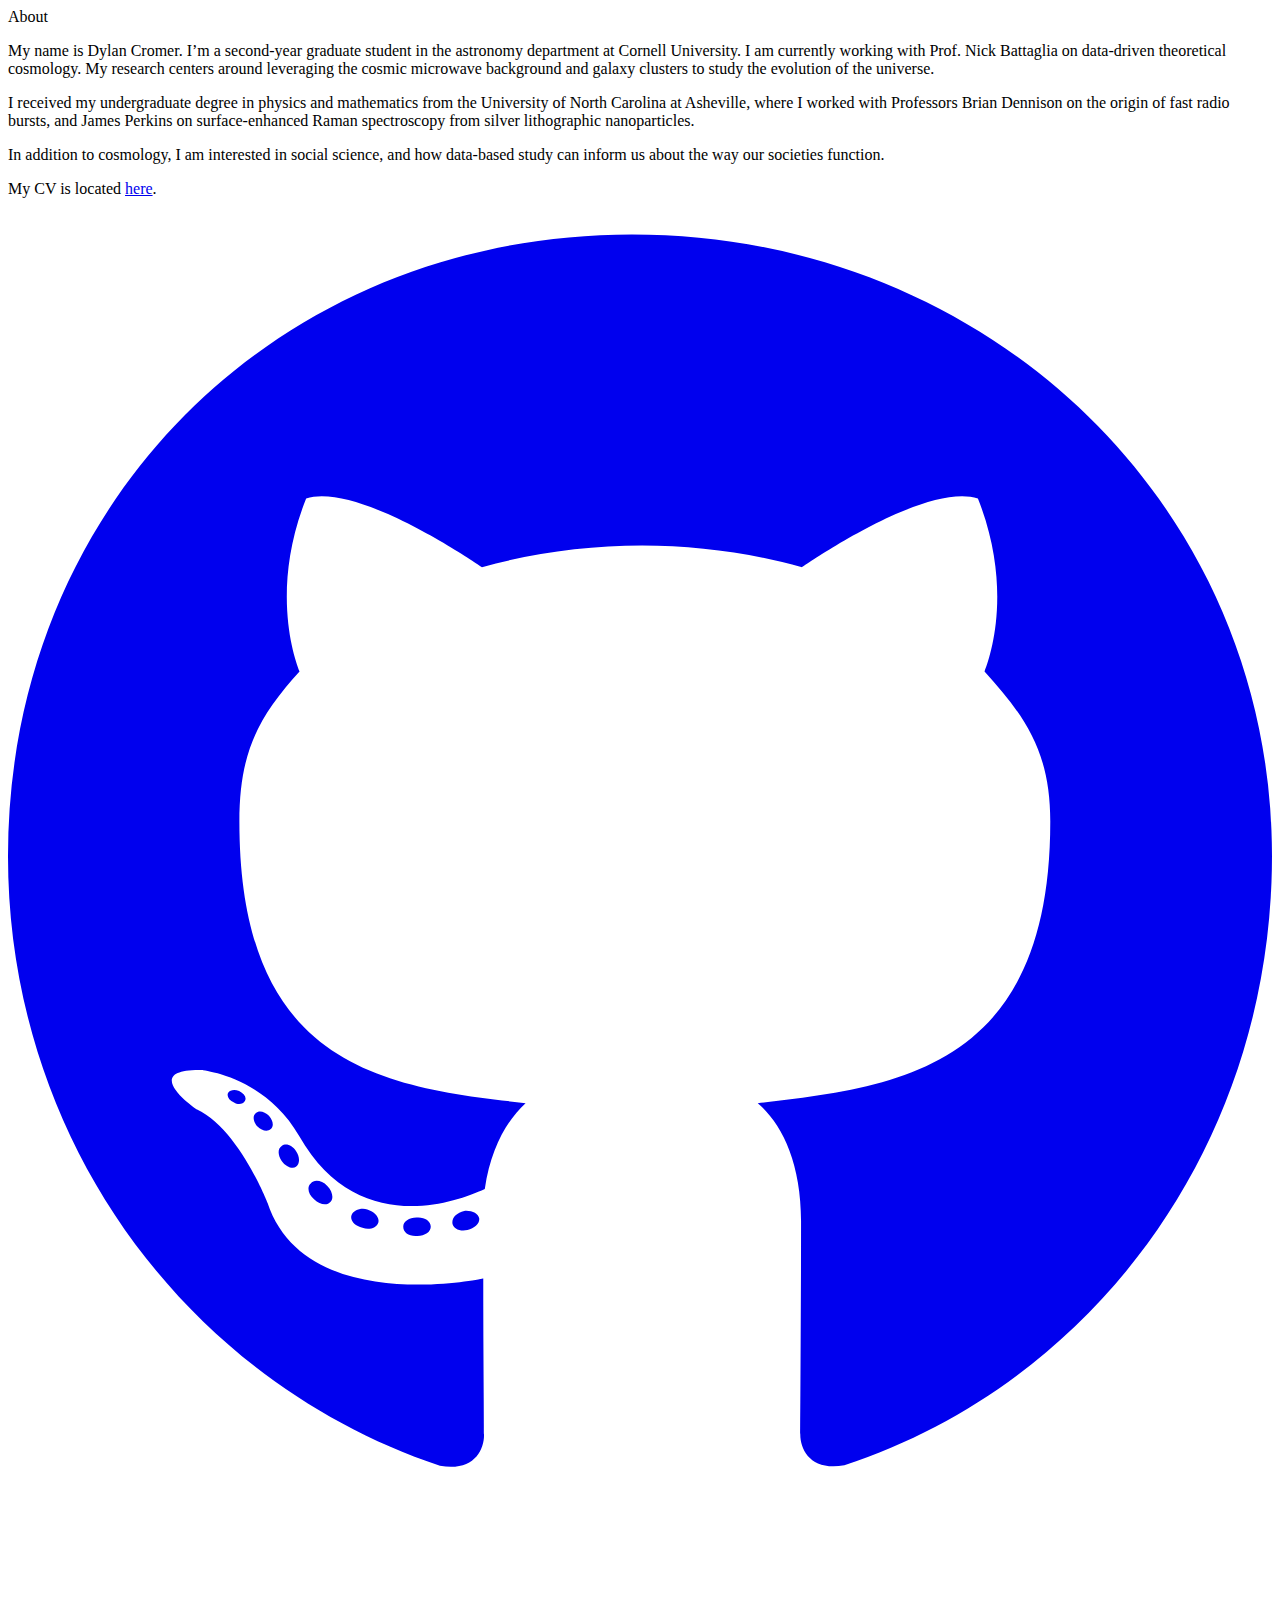
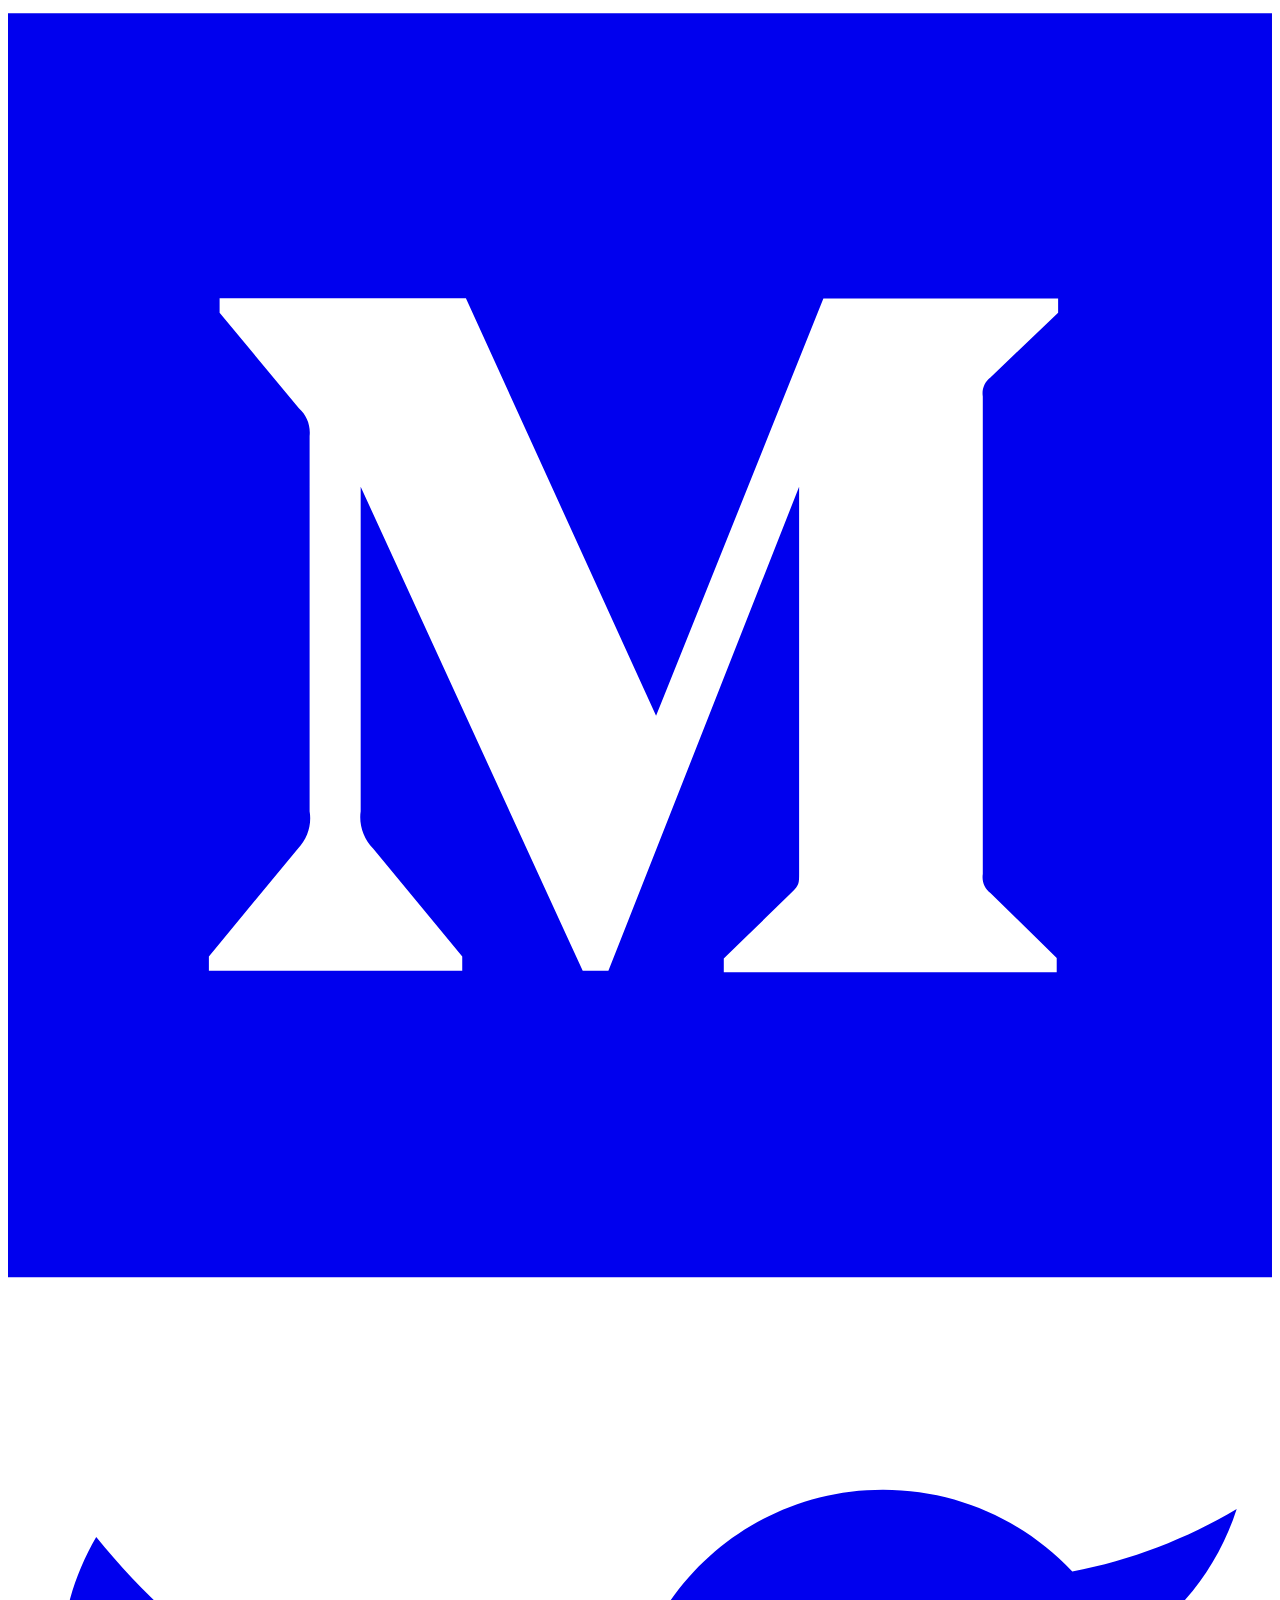
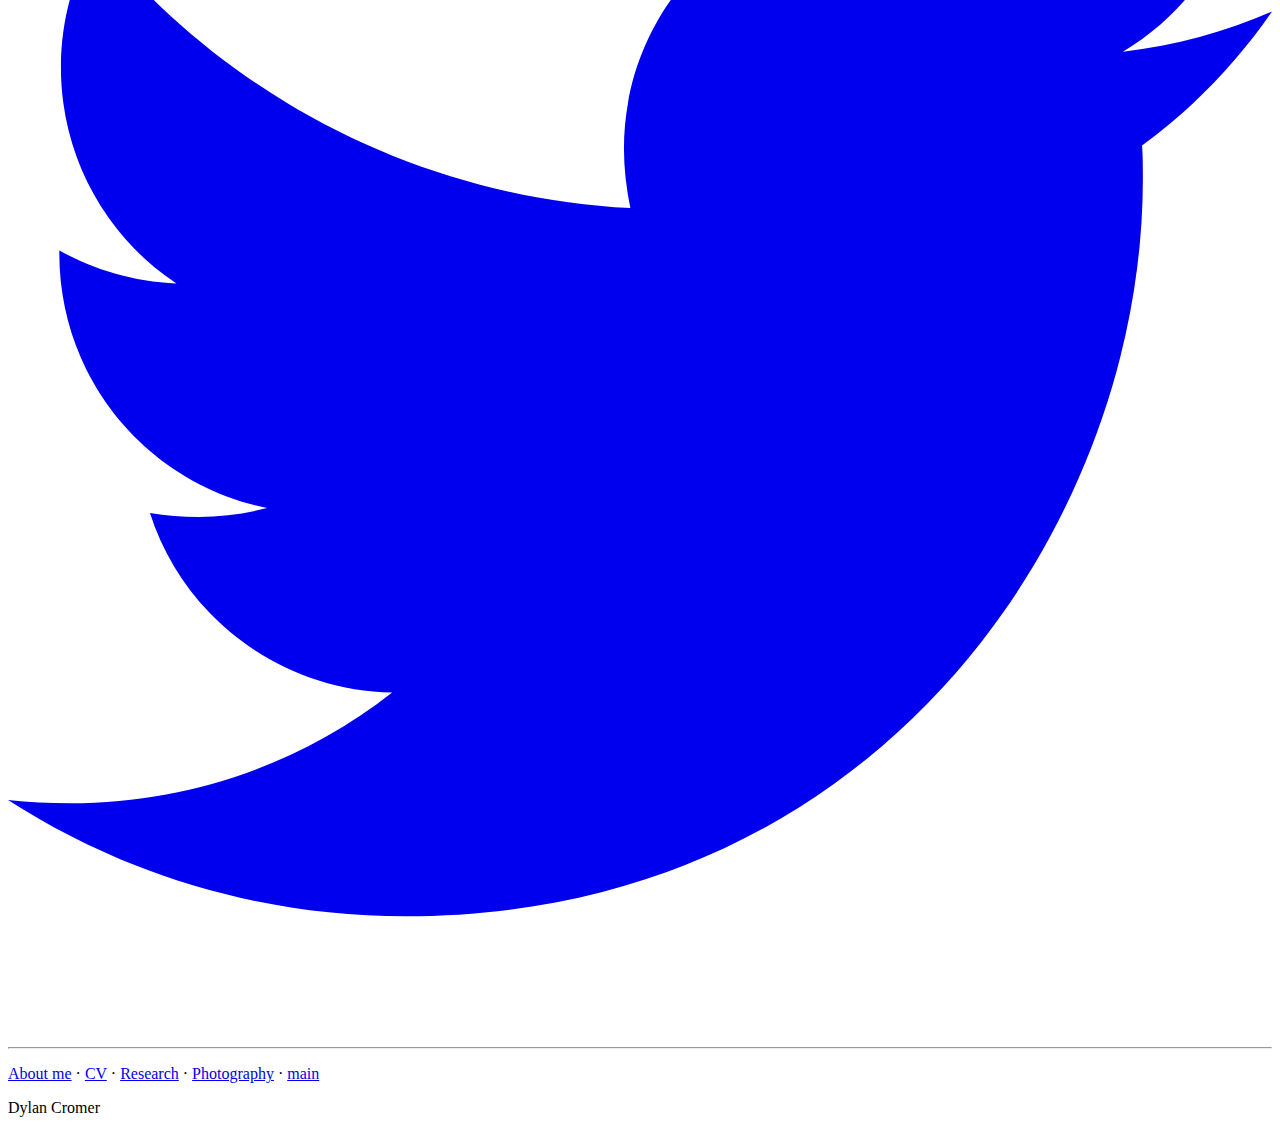
==== about/index.html @ 8be783a7 "rebuilding site Wed Jan 30 21:29:30 EST 2019" ====
<!DOCTYPE html><html><head>

<meta charset="utf-8">
<meta http-equiv="X-UA-Compatible" content="chrome=1">
<meta name="HandheldFriendly" content="True">
<meta name="MobileOptimized" content="320">
<meta name="viewport" content="width=device-width, initial-scale=1.0">
<meta name="referrer" content="no-referrer">

<meta name="description" content="Dylan Cromer&#39;s academic webspace">

<meta name="twitter:card" content="summary">
<meta name="twitter:domain" content="//dylancromer.com/">

<meta name="twitter:image" content="//dylancromer.com/tn.png">
<meta name="twitter:title" property="og:title" itemprop="title name" content="Dylan Cromer">
<meta name="twitter:description" property="og:description" itemprop="description" content="Dylan Cromer&#39;s academic webspace">
<meta name="og:type" content="website">
<meta name="og:url" content="//dylancromer.com/">
<meta name="og:image" itemprop="image primaryImageOfPage" content="//dylancromer.com/tn.png">

<link rel="shortcut icon" href="//dylancromer.com/sam.ico" id="favicon">
<link rel="stylesheet" href="//dylancromer.com/css/style.css">

<link rel="stylesheet" href="https://fonts.googleapis.com/css?family=Didact+Gothic">

<script src="https://code.jquery.com/jquery-3.3.1.min.js" integrity="sha256-FgpCb/KJQlLNfOu91ta32o/NMZxltwRo8QtmkMRdAu8="
    crossorigin="anonymous"></script>







	<link rel="stylesheet" href="//dylancromer.com/css/fontawesome.css">

<title>

About

</title></head><body>
<div class="wrap">
<div class="section" id="title">About</div>

<div class="section" id="content"><p>My name is Dylan Cromer. I&rsquo;m a second-year graduate student in the astronomy department at Cornell University. I am currently working with Prof. Nick Battaglia on data-driven theoretical cosmology. My research centers around leveraging the cosmic microwave background and galaxy clusters to study the evolution of the universe.</p>

<p>I received my undergraduate degree in physics and mathematics from the University of North Carolina at Asheville, where I worked with Professors Brian Dennison on the origin of fast radio bursts, and James Perkins on surface-enhanced Raman spectroscopy from silver lithographic nanoparticles.</p>

<p>In addition to cosmology, I am interested in social science, and how data-based study can inform us about the way our societies function.</p>

<p>My CV is located <a href="../pdfs/cv.pdf">here</a>.</p>

<div class=icons>
<a href="https://github.com/dylancromer/" class=noul><span class="inline-svg" ><svg xmlns="http://www.w3.org/2000/svg" viewBox="0 0 496 512"><path fill="currentColor" d="M165.9 397.4c0 2-2.3 3.6-5.2 3.6-3.3.3-5.6-1.3-5.6-3.6 0-2 2.3-3.6 5.2-3.6 3-.3 5.6 1.3 5.6 3.6zm-31.1-4.5c-.7 2 1.3 4.3 4.3 4.9 2.6 1 5.6 0 6.2-2s-1.3-4.3-4.3-5.2c-2.6-.7-5.5.3-6.2 2.3zm44.2-1.7c-2.9.7-4.9 2.6-4.6 4.9.3 2 2.9 3.3 5.9 2.6 2.9-.7 4.9-2.6 4.6-4.6-.3-1.9-3-3.2-5.9-2.9zM244.8 8C106.1 8 0 113.3 0 252c0 110.9 69.8 205.8 169.5 239.2 12.8 2.3 17.3-5.6 17.3-12.1 0-6.2-.3-40.4-.3-61.4 0 0-70 15-84.7-29.8 0 0-11.4-29.1-27.8-36.6 0 0-22.9-15.7 1.6-15.4 0 0 24.9 2 38.6 25.8 21.9 38.6 58.6 27.5 72.9 20.9 2.3-16 8.8-27.1 16-33.7-55.9-6.2-112.3-14.3-112.3-110.5 0-27.5 7.6-41.3 23.6-58.9-2.6-6.5-11.1-33.3 2.6-67.9 20.9-6.5 69 27 69 27 20-5.6 41.5-8.5 62.8-8.5s42.8 2.9 62.8 8.5c0 0 48.1-33.6 69-27 13.7 34.7 5.2 61.4 2.6 67.9 16 17.7 25.8 31.5 25.8 58.9 0 96.5-58.9 104.2-114.8 110.5 9.2 7.9 17 22.9 17 46.4 0 33.7-.3 75.4-.3 83.6 0 6.5 4.6 14.4 17.3 12.1C428.2 457.8 496 362.9 496 252 496 113.3 383.5 8 244.8 8zM97.2 352.9c-1.3 1-1 3.3.7 5.2 1.6 1.6 3.9 2.3 5.2 1 1.3-1 1-3.3-.7-5.2-1.6-1.6-3.9-2.3-5.2-1zm-10.8-8.1c-.7 1.3.3 2.9 2.3 3.9 1.6 1 3.6.7 4.3-.7.7-1.3-.3-2.9-2.3-3.9-2-.6-3.6-.3-4.3.7zm32.4 35.6c-1.6 1.3-1 4.3 1.3 6.2 2.3 2.3 5.2 2.6 6.5 1 1.3-1.3.7-4.3-1.3-6.2-2.2-2.3-5.2-2.6-6.5-1zm-11.4-14.7c-1.6 1-1.6 3.6 0 5.9 1.6 2.3 4.3 3.3 5.6 2.3 1.6-1.3 1.6-3.9 0-6.2-1.4-2.3-4-3.3-5.6-2z"/></svg>
</span>
</a>
<a href="https://medium.com/@dylan_1886" class=noul><span class="inline-svg" ><svg xmlns="http://www.w3.org/2000/svg" viewBox="0 0 448 512"><path fill="currentColor" d="M0 32v448h448V32H0zm372.2 106.1l-24 23c-2.1 1.6-3.1 4.2-2.7 6.7v169.3c-.4 2.6.6 5.2 2.7 6.7l23.5 23v5.1h-118V367l24.3-23.6c2.4-2.4 2.4-3.1 2.4-6.7V199.8l-67.6 171.6h-9.1L125 199.8v115c-.7 4.8 1 9.7 4.4 13.2l31.6 38.3v5.1H71.2v-5.1l31.6-38.3c3.4-3.5 4.9-8.4 4.1-13.2v-133c.4-3.7-1-7.3-3.8-9.8L75 138.1V133h87.3l67.4 148L289 133.1h83.2v5z"/></svg>
</span>
</a>
<a href="https://twitter.com/DylanMCromer" class=noul><span class="inline-svg" ><svg xmlns="http://www.w3.org/2000/svg" viewBox="0 0 512 512"><path fill="currentColor" d="M459.37 151.716c.325 4.548.325 9.097.325 13.645 0 138.72-105.583 298.558-298.558 298.558-59.452 0-114.68-17.219-161.137-47.106 8.447.974 16.568 1.299 25.34 1.299 49.055 0 94.213-16.568 130.274-44.832-46.132-.975-84.792-31.188-98.112-72.772 6.498.974 12.995 1.624 19.818 1.624 9.421 0 18.843-1.3 27.614-3.573-48.081-9.747-84.143-51.98-84.143-102.985v-1.299c13.969 7.797 30.214 12.67 47.431 13.319-28.264-18.843-46.781-51.005-46.781-87.391 0-19.492 5.197-37.36 14.294-52.954 51.655 63.675 129.3 105.258 216.365 109.807-1.624-7.797-2.599-15.918-2.599-24.04 0-57.828 46.782-104.934 104.934-104.934 30.213 0 57.502 12.67 76.67 33.137 23.715-4.548 46.456-13.32 66.599-25.34-7.798 24.366-24.366 44.833-46.132 57.827 21.117-2.273 41.584-8.122 60.426-16.243-14.292 20.791-32.161 39.308-52.628 54.253z"/></svg>
</span>
</a>
</div>
</div>


<div class="section bottom-menu"><hr/><p>


<a href="/about">About me</a>


&#183; <a href="pdfs/cv.pdf">CV</a>
&#183; <a href="/research">Research</a>
&#183; <a href="/gallery">Photography</a>

&#183; <a href="//dylancromer.com/">main</a></p></div>


<div class="section footer">Dylan Cromer</div>
</div>
</body></html>
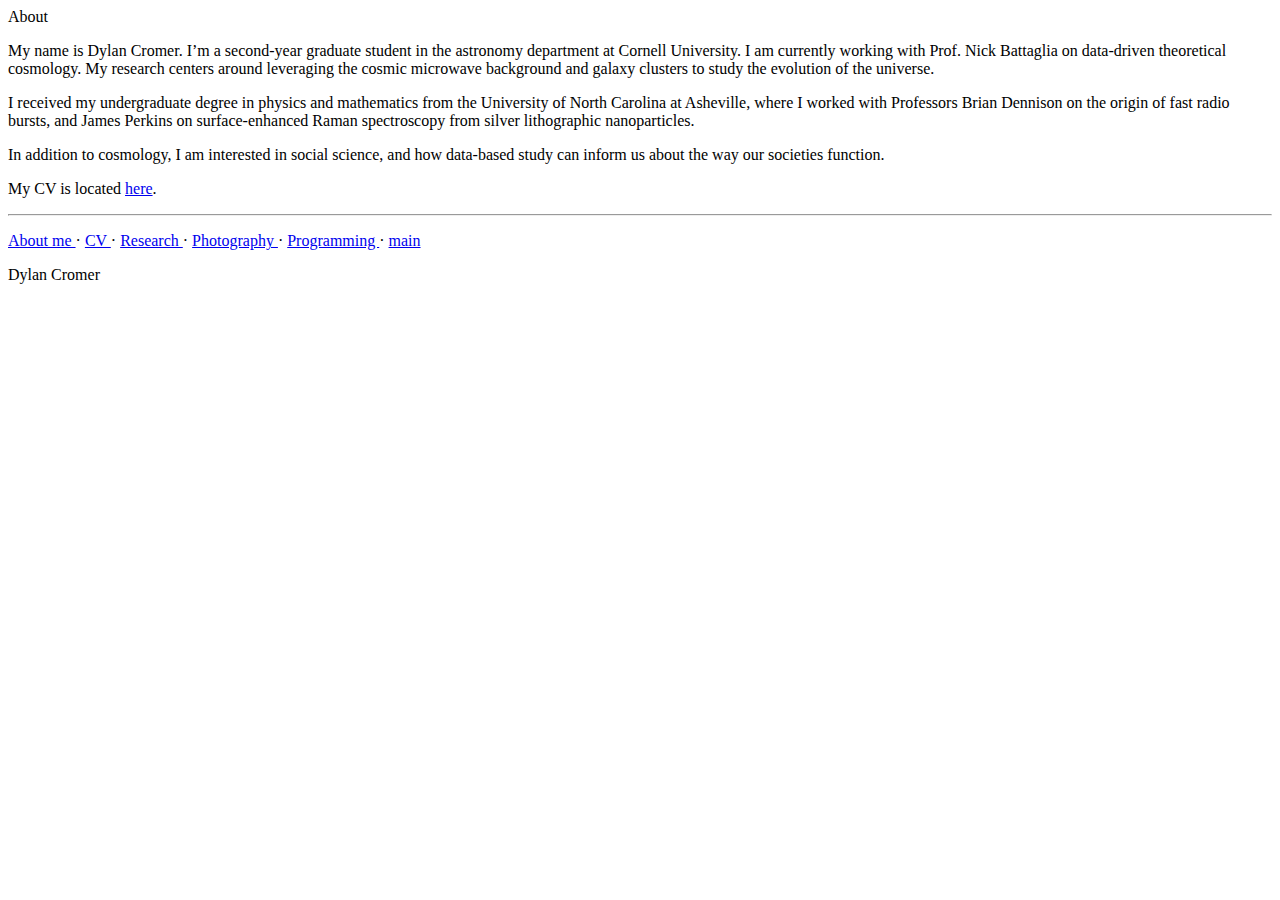
==== commit 08318849: "rebuilding site Tue Jun 18 13:07:46 EDT 2019" ====
--- a/about/index.html
+++ b/about/index.html
@@ -1,31 +1,25 @@
-<!DOCTYPE html><html><head>
+<!DOCTYPE html>
+<html>
 
-<meta charset="utf-8">
+
+
+<head>
+    
+    <meta charset="utf-8">
 <meta http-equiv="X-UA-Compatible" content="chrome=1">
 <meta name="HandheldFriendly" content="True">
 <meta name="MobileOptimized" content="320">
 <meta name="viewport" content="width=device-width, initial-scale=1.0">
 <meta name="referrer" content="no-referrer">
+<meta name="description" content="Dylan Cromer&#39;s academic webspace">
+<title>
+About - Dylan Cromer
+</title>
 
-<meta name="description" content="Dylan Cromer&#39;s academic webspace">
 
-<meta name="twitter:card" content="summary">
-<meta name="twitter:domain" content="//dylancromer.com/">
 
-<meta name="twitter:image" content="//dylancromer.com/tn.png">
-<meta name="twitter:title" property="og:title" itemprop="title name" content="Dylan Cromer">
-<meta name="twitter:description" property="og:description" itemprop="description" content="Dylan Cromer&#39;s academic webspace">
-<meta name="og:type" content="website">
-<meta name="og:url" content="//dylancromer.com/">
-<meta name="og:image" itemprop="image primaryImageOfPage" content="//dylancromer.com/tn.png">
 
-<link rel="shortcut icon" href="//dylancromer.com/sam.ico" id="favicon">
-<link rel="stylesheet" href="//dylancromer.com/css/style.css">
-
-<link rel="stylesheet" href="https://fonts.googleapis.com/css?family=Didact+Gothic">
-
-<script src="https://code.jquery.com/jquery-3.3.1.min.js" integrity="sha256-FgpCb/KJQlLNfOu91ta32o/NMZxltwRo8QtmkMRdAu8="
-    crossorigin="anonymous"></script>
+<link rel="shortcut icon" href="/sam.ico">
 
 
 
@@ -33,51 +27,103 @@
 
 
 
-	<link rel="stylesheet" href="//dylancromer.com/css/fontawesome.css">
 
-<title>
+<link rel="stylesheet" href="/" integrity="" crossorigin="anonymous" media="screen">
 
-About
 
-</title></head><body>
-<div class="wrap">
-<div class="section" id="title">About</div>
 
-<div class="section" id="content"><p>My name is Dylan Cromer. I&rsquo;m a second-year graduate student in the astronomy department at Cornell University. I am currently working with Prof. Nick Battaglia on data-driven theoretical cosmology. My research centers around leveraging the cosmic microwave background and galaxy clusters to study the evolution of the universe.</p>
+ 
+
+<link rel="stylesheet" href="/fonts/didact_gothic/Didact_Gothic.css">
+
+<meta name="twitter:card" content="summary"/>
+<meta name="twitter:title" content="About"/>
+<meta name="twitter:description" content="My name is Dylan Cromer. I&rsquo;m a second-year graduate student in the astronomy department at Cornell University. I am currently working with Prof. Nick Battaglia on data-driven theoretical cosmology. My research centers around leveraging the cosmic microwave background and galaxy clusters to study the evolution of the universe.
+I received my undergraduate degree in physics and mathematics from the University of North Carolina at Asheville, where I worked with Professors Brian Dennison on the origin of fast radio bursts, and James Perkins on surface-enhanced Raman spectroscopy from silver lithographic nanoparticles."/>
+
+<meta property="og:title" content="About" />
+<meta property="og:description" content="My name is Dylan Cromer. I&rsquo;m a second-year graduate student in the astronomy department at Cornell University. I am currently working with Prof. Nick Battaglia on data-driven theoretical cosmology. My research centers around leveraging the cosmic microwave background and galaxy clusters to study the evolution of the universe.
+I received my undergraduate degree in physics and mathematics from the University of North Carolina at Asheville, where I worked with Professors Brian Dennison on the origin of fast radio bursts, and James Perkins on surface-enhanced Raman spectroscopy from silver lithographic nanoparticles." />
+<meta property="og:type" content="article" />
+<meta property="og:url" content="//dylancromer.com/about/" />
+
+
+
+    
+
+    
+    
+    
+    <title>
+        
+        About
+        
+    </title>
+</head>
+
+<body>
+    <div class="wrap">
+        <div class="section" id="title">About</div>
+
+        <div class="section" id="content"><p>My name is Dylan Cromer. I&rsquo;m a second-year graduate student in the astronomy department at Cornell University. I am currently working with Prof. Nick Battaglia on data-driven theoretical cosmology. My research centers around leveraging the cosmic microwave background and galaxy clusters to study the evolution of the universe.</p>
 
 <p>I received my undergraduate degree in physics and mathematics from the University of North Carolina at Asheville, where I worked with Professors Brian Dennison on the origin of fast radio bursts, and James Perkins on surface-enhanced Raman spectroscopy from silver lithographic nanoparticles.</p>
 
 <p>In addition to cosmology, I am interested in social science, and how data-based study can inform us about the way our societies function.</p>
 
 <p>My CV is located <a href="../pdfs/cv.pdf">here</a>.</p>
-
-<div class=icons>
-<a href="https://github.com/dylancromer/" class=noul><span class="inline-svg" ><svg xmlns="http://www.w3.org/2000/svg" viewBox="0 0 496 512"><path fill="currentColor" d="M165.9 397.4c0 2-2.3 3.6-5.2 3.6-3.3.3-5.6-1.3-5.6-3.6 0-2 2.3-3.6 5.2-3.6 3-.3 5.6 1.3 5.6 3.6zm-31.1-4.5c-.7 2 1.3 4.3 4.3 4.9 2.6 1 5.6 0 6.2-2s-1.3-4.3-4.3-5.2c-2.6-.7-5.5.3-6.2 2.3zm44.2-1.7c-2.9.7-4.9 2.6-4.6 4.9.3 2 2.9 3.3 5.9 2.6 2.9-.7 4.9-2.6 4.6-4.6-.3-1.9-3-3.2-5.9-2.9zM244.8 8C106.1 8 0 113.3 0 252c0 110.9 69.8 205.8 169.5 239.2 12.8 2.3 17.3-5.6 17.3-12.1 0-6.2-.3-40.4-.3-61.4 0 0-70 15-84.7-29.8 0 0-11.4-29.1-27.8-36.6 0 0-22.9-15.7 1.6-15.4 0 0 24.9 2 38.6 25.8 21.9 38.6 58.6 27.5 72.9 20.9 2.3-16 8.8-27.1 16-33.7-55.9-6.2-112.3-14.3-112.3-110.5 0-27.5 7.6-41.3 23.6-58.9-2.6-6.5-11.1-33.3 2.6-67.9 20.9-6.5 69 27 69 27 20-5.6 41.5-8.5 62.8-8.5s42.8 2.9 62.8 8.5c0 0 48.1-33.6 69-27 13.7 34.7 5.2 61.4 2.6 67.9 16 17.7 25.8 31.5 25.8 58.9 0 96.5-58.9 104.2-114.8 110.5 9.2 7.9 17 22.9 17 46.4 0 33.7-.3 75.4-.3 83.6 0 6.5 4.6 14.4 17.3 12.1C428.2 457.8 496 362.9 496 252 496 113.3 383.5 8 244.8 8zM97.2 352.9c-1.3 1-1 3.3.7 5.2 1.6 1.6 3.9 2.3 5.2 1 1.3-1 1-3.3-.7-5.2-1.6-1.6-3.9-2.3-5.2-1zm-10.8-8.1c-.7 1.3.3 2.9 2.3 3.9 1.6 1 3.6.7 4.3-.7.7-1.3-.3-2.9-2.3-3.9-2-.6-3.6-.3-4.3.7zm32.4 35.6c-1.6 1.3-1 4.3 1.3 6.2 2.3 2.3 5.2 2.6 6.5 1 1.3-1.3.7-4.3-1.3-6.2-2.2-2.3-5.2-2.6-6.5-1zm-11.4-14.7c-1.6 1-1.6 3.6 0 5.9 1.6 2.3 4.3 3.3 5.6 2.3 1.6-1.3 1.6-3.9 0-6.2-1.4-2.3-4-3.3-5.6-2z"/></svg>
-</span>
-</a>
-<a href="https://medium.com/@dylan_1886" class=noul><span class="inline-svg" ><svg xmlns="http://www.w3.org/2000/svg" viewBox="0 0 448 512"><path fill="currentColor" d="M0 32v448h448V32H0zm372.2 106.1l-24 23c-2.1 1.6-3.1 4.2-2.7 6.7v169.3c-.4 2.6.6 5.2 2.7 6.7l23.5 23v5.1h-118V367l24.3-23.6c2.4-2.4 2.4-3.1 2.4-6.7V199.8l-67.6 171.6h-9.1L125 199.8v115c-.7 4.8 1 9.7 4.4 13.2l31.6 38.3v5.1H71.2v-5.1l31.6-38.3c3.4-3.5 4.9-8.4 4.1-13.2v-133c.4-3.7-1-7.3-3.8-9.8L75 138.1V133h87.3l67.4 148L289 133.1h83.2v5z"/></svg>
-</span>
-</a>
-<a href="https://twitter.com/DylanMCromer" class=noul><span class="inline-svg" ><svg xmlns="http://www.w3.org/2000/svg" viewBox="0 0 512 512"><path fill="currentColor" d="M459.37 151.716c.325 4.548.325 9.097.325 13.645 0 138.72-105.583 298.558-298.558 298.558-59.452 0-114.68-17.219-161.137-47.106 8.447.974 16.568 1.299 25.34 1.299 49.055 0 94.213-16.568 130.274-44.832-46.132-.975-84.792-31.188-98.112-72.772 6.498.974 12.995 1.624 19.818 1.624 9.421 0 18.843-1.3 27.614-3.573-48.081-9.747-84.143-51.98-84.143-102.985v-1.299c13.969 7.797 30.214 12.67 47.431 13.319-28.264-18.843-46.781-51.005-46.781-87.391 0-19.492 5.197-37.36 14.294-52.954 51.655 63.675 129.3 105.258 216.365 109.807-1.624-7.797-2.599-15.918-2.599-24.04 0-57.828 46.782-104.934 104.934-104.934 30.213 0 57.502 12.67 76.67 33.137 23.715-4.548 46.456-13.32 66.599-25.34-7.798 24.366-24.366 44.833-46.132 57.827 21.117-2.273 41.584-8.122 60.426-16.243-14.292 20.791-32.161 39.308-52.628 54.253z"/></svg>
-</span>
-</a>
-</div>
 </div>
 
-
-<div class="section bottom-menu"><hr/><p>
+        
+        <div class="section bottom-menu">
+<hr />
+<p>
 
 
-<a href="/about">About me</a>
+    
+
+    
+        
+            <a href="/about">
+                About me
+            </a>
+        
+    
+    
+        
+            &#183; 
+            <a href="/pdfs/cv.pdf">
+                CV
+            </a>
+        
+            &#183; 
+            <a href="/research">
+                Research
+            </a>
+        
+            &#183; 
+            <a href="/gallery">
+                Photography
+            </a>
+        
+            &#183; 
+            <a href="/programming">
+                Programming
+            </a>
+        
+    
+    &#183; 
+    <a href="//dylancromer.com/">
+        main
+    </a>
+
+</p></div>
+        
+
+        <div class="section footer">Dylan Cromer</div>
+    </div>
+</body>
 
 
-&#183; <a href="pdfs/cv.pdf">CV</a>
-&#183; <a href="/research">Research</a>
-&#183; <a href="/gallery">Photography</a>
 
-&#183; <a href="//dylancromer.com/">main</a></p></div>
-
-
-<div class="section footer">Dylan Cromer</div>
-</div>
-</body></html>
+</html>
--- a/fonts/didact_gothic/Didact_Gothic.css
+++ b/fonts/didact_gothic/Didact_Gothic.css
@@ -0,0 +1,9 @@
+/* didact-gothic-regular - latin-ext_latin */
+@font-face {
+  font-family: 'Didact Gothic';
+  font-style: normal;
+  font-weight: 400;
+  src: local('Didact Gothic Regular'), local('DidactGothic-Regular'),
+       url('didact-gothic-v11-latin-ext_latin-regular.woff2') format('woff2'), /* Chrome 26+, Opera 23+, Firefox 39+ */
+       url('didact-gothic-v11-latin-ext_latin-regular.woff') format('woff'); /* Chrome 6+, Firefox 3.6+, IE 9+, Safari 5.1+ */
+}
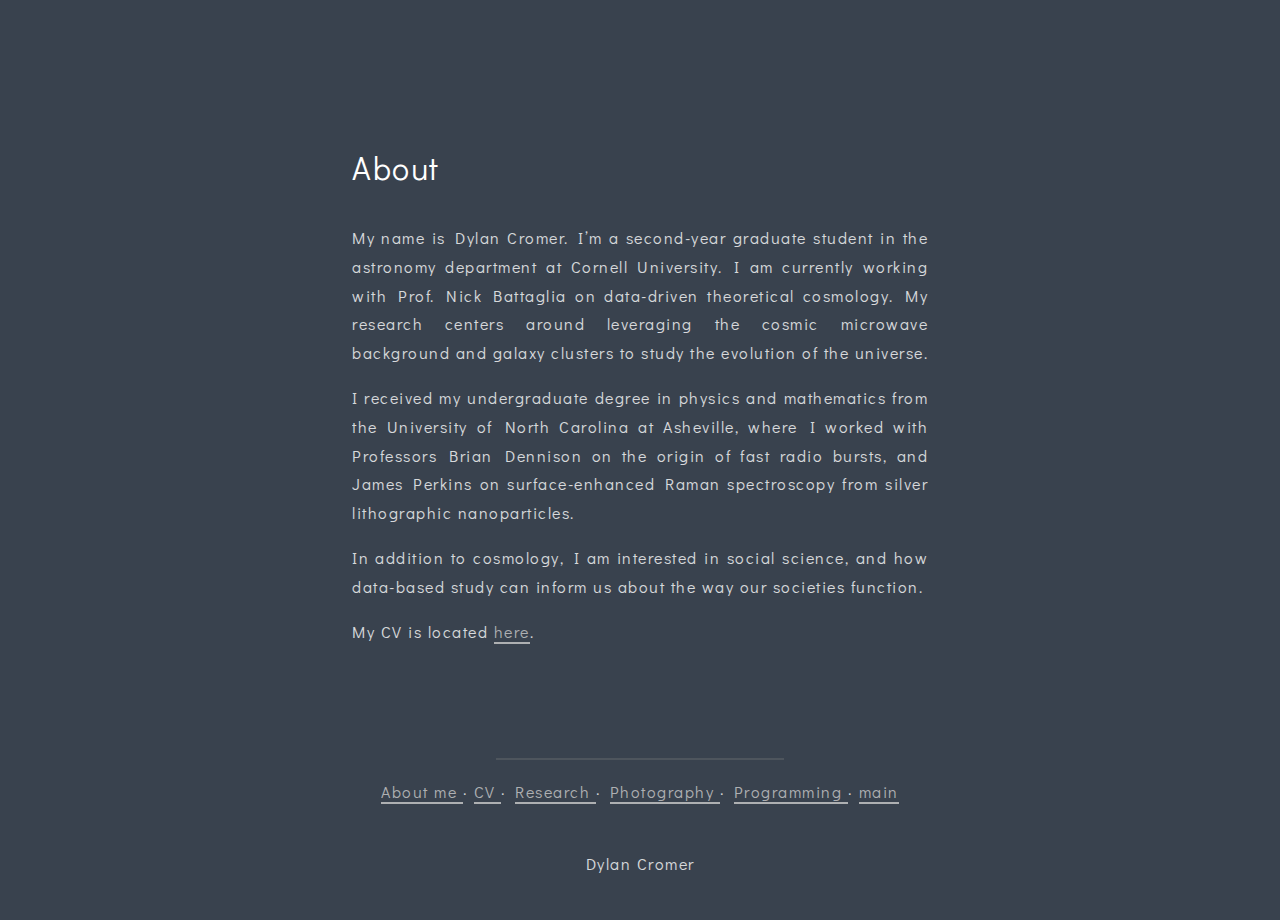
==== commit 2e42e4d9: "rebuilding site Tue Jun 18 13:15:19 EDT 2019" ====
--- a/about/index.html
+++ b/about/index.html
@@ -28,7 +28,7 @@
 
 
 
-<link rel="stylesheet" href="/" integrity="" crossorigin="anonymous" media="screen">
+<link rel="stylesheet" href="/css/main.min.e843289e2481df96968802da7c8a1a41c8e3c8bea325dce90178e6bfb01b4e13.css" integrity="sha256-6EMoniSB35aWiALafIoaQcjjyL6jJdzpAXjmv7AbThM=" crossorigin="anonymous" media="screen">
 
 
 
--- a/css/main.min.e843289e2481df96968802da7c8a1a41c8e3c8bea325dce90178e6bfb01b4e13.css
+++ b/css/main.min.e843289e2481df96968802da7c8a1a41c8e3c8bea325dce90178e6bfb01b4e13.css
@@ -0,0 +1 @@
+*{margin:0;padding:0;box-sizing:border-box}html{background-color:#39424e;font-family:didact gothic,sans serif;font-size:16px}body{font-size:16px;font-family:didact gothic,sans serif;color:#fff;line-height:2rem;letter-spacing:1.5px;text-shadow:none;display:-webkit-flex;display:flex;-webkit-flex-direction:column;flex-direction:column;-webkit-justify-content:space-between;justify-content:space-between;-webkit-align-items:center;align-items:center;opacity:1}h1,h2,h3{margin-bottom:.5em;text-align:center;font-family:didact gothic,sans-serif;opacity:.6}li{opacity:.8}li a{opacity:.9}ul{list-style-type:none}p{display:inline;opacity:.8}a{color:#ccc;text-decoration:none;border-bottom:2px solid #ccc;transition:.5s ease}a:hover{color:#fff;font-style:none}a:active{color:#ccc}button{padding:20px;border:0;border-radius:5px;background:#fff}button:hover{box-shadow:5px 5px #111}hr{margin:1rem 0;background-color:transparent;width:50%;border-style:solid;border-width:1px;opacity:.3}.wrap{margin:0 auto;margin-top:6rem;width:45%}@media screen and (max-width:1200px){.wrap{width:70%}}@media screen and (max-width:736px){.wrap{padding:1rem;width:100%}}.tag-container{display:-webkit-flex;display:flex;-webkit-flex-direction:row;flex-direction:row;-webkit-justify-content:flex-start;justify-content:flex-start;-webkit-align-items:center;align-items:center}.tag{background-color:transparent;position:relative;bottom:0}.section{display:-webkit-flex;display:flex;-webkit-flex-direction:column;flex-direction:column;-webkit-justify-content:center;justify-content:center;-webkit-align-items:flex-start;align-items:flex-start}.bottom-menu{display:-webkit-flex;display:flex;-webkit-flex-direction:column;flex-direction:column;-webkit-justify-content:center;justify-content:center;-webkit-align-items:center;align-items:center;padding-top:3rem;text-align:center}.footer{width:100%;display:-webkit-flex;display:flex;-webkit-justify-content:center;justify-content:center;-webkit-align-items:center;align-items:center;text-align:center;background-color:transparent;position:relative;bottom:0;padding:3rem 1rem;font-family:didact gothic,sans serif;font-size:1rem;line-height:1em;opacity:.8}.footer a{border-bottom:none;display:contents}#splash{margin:auto 0;height:100vh;width:45%;overflow:hidden}@media screen and (max-width:1200px){#splash{width:75%}}@media screen and (max-width:736px){#splash{width:90%}}.big-link{font-family:didact gothic,sans serif;font-size:3rem;font-weight:300;margin-bottom:2rem;line-height:1.5em}#title{margin-top:3rem;font-family:didact gothic,sans serif;font-size:2rem;line-height:3rem;margin-bottom:2rem}#content{margin:2rem 0;line-height:2em;letter-spacing:2px}#content div{width:100%;height:100%;margin-bottom:1em}#content h1,#content h2,#content h3{margin:1em 0;text-align:left}#content p{margin-bottom:1em;line-height:1.8;letter-spacing:1.5px;opacity:.8;text-align:justify}#content .highlight{width:100%}#content pre{line-height:1rem;letter-spacing:.05rem;border-radius:3px;padding:1rem;overflow-x:auto;background-color:rgba(0,0,0,.25)!important;width:100%;margin-bottom:1em}#content pre>code{border:none}#content code{font-size:.75rem;font-family:source code pro,monospace;padding:.1rem;border-radius:3px;border:0 solid #ccc}#content img{width:100%;max-width:100%;display:block;margin:2rem auto;opacity:1}#content blockquote{background-color:#ccc;color:#39424e;padding:2rem;margin:2rem 1rem;border-radius:3px}#content blockquote a{color:#111}#content blockquote ul{margin-top:1rem}#content blockquote li{list-style:disc}#content table{width:100%;border-collapse:collapse;margin:1rem 0;overflow-x:auto}#content table th{font-size:.9rem}#content table td,#content table th{padding:2px 5px;text-align:center;border:1px solid #ccc}#content li{line-height:2;padding-left:.4rem}#content li:last-child{margin-bottom:1rem}#content ul{list-style:disc outside;padding-left:2rem}#content ol{list-style:decimal outside;padding-left:2rem}#content .gist{width:100%}#content .gist td,#content .gist th{text-align:left;border:0}#content .gist .gist-meta{background-color:transparent;color:#fff}#content .gist .gist-meta a{color:#fff}.tag{padding:.25em 0;margin-right:.5em;opacity:.6}.grid{display:grid;grid-gap:20px;grid-template-columns:repeat(auto-fit,minmax(400px,1fr));grid-auto-rows:400px}@media screen and (max-width:1200px){.grid{grid-template-columns:repeat(auto-fit,minmax(75%,1fr))}}@media screen and (max-width:736px){.grid{grid-template-columns:repeat(auto-fit,minmax(100%,1fr))}}.grid>div{background-color:transparent;overflow:hidden}.grid>div>img{height:100%;width:100%;object-fit:cover;opacity:1}.grid>div>a>img{height:100%;width:100%;object-fit:cover;opacity:1}.go-left{-webkit-justify-content:flex-start;justify-content:flex-start;-webkit-align-items:flex-start;align-items:flex-start}.go-right{-webkit-justify-content:flex-end;justify-content:flex-end;-webkit-align-items:flex-end;align-items:flex-end}.go-center{-webkit-justify-content:center;justify-content:center;-webkit-align-items:center;align-items:center}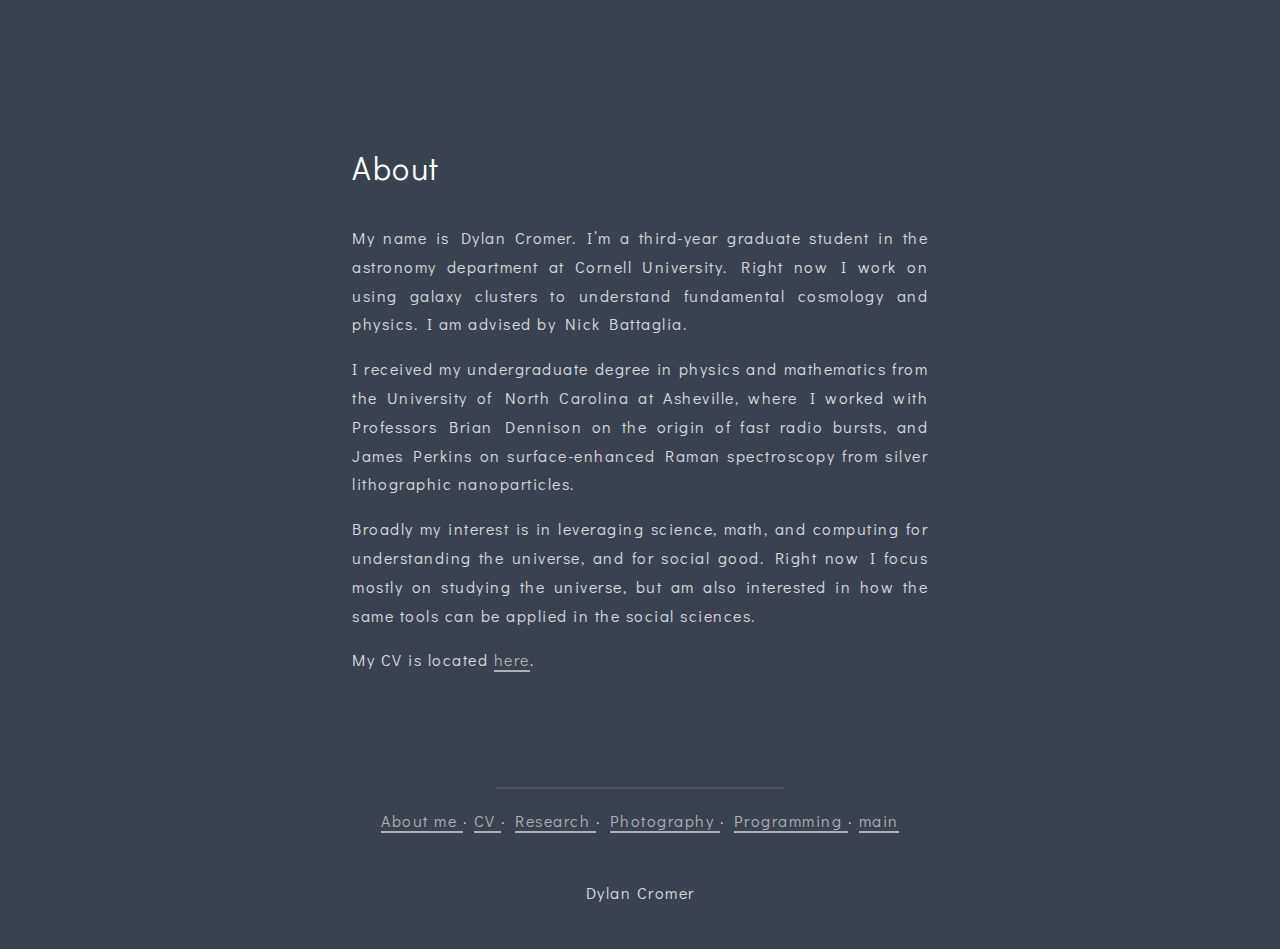
==== commit f1022076: "rebuilding site Tue Oct  8 15:49:17 EDT 2019" ====
--- a/about/index.html
+++ b/about/index.html
@@ -38,11 +38,11 @@
 
 <meta name="twitter:card" content="summary"/>
 <meta name="twitter:title" content="About"/>
-<meta name="twitter:description" content="My name is Dylan Cromer. I&rsquo;m a second-year graduate student in the astronomy department at Cornell University. I am currently working with Prof. Nick Battaglia on data-driven theoretical cosmology. My research centers around leveraging the cosmic microwave background and galaxy clusters to study the evolution of the universe.
+<meta name="twitter:description" content="My name is Dylan Cromer. I&rsquo;m a third-year graduate student in the astronomy department at Cornell University. Right now I work on using galaxy clusters to understand fundamental cosmology and physics. I am advised by Nick Battaglia.
 I received my undergraduate degree in physics and mathematics from the University of North Carolina at Asheville, where I worked with Professors Brian Dennison on the origin of fast radio bursts, and James Perkins on surface-enhanced Raman spectroscopy from silver lithographic nanoparticles."/>
 
 <meta property="og:title" content="About" />
-<meta property="og:description" content="My name is Dylan Cromer. I&rsquo;m a second-year graduate student in the astronomy department at Cornell University. I am currently working with Prof. Nick Battaglia on data-driven theoretical cosmology. My research centers around leveraging the cosmic microwave background and galaxy clusters to study the evolution of the universe.
+<meta property="og:description" content="My name is Dylan Cromer. I&rsquo;m a third-year graduate student in the astronomy department at Cornell University. Right now I work on using galaxy clusters to understand fundamental cosmology and physics. I am advised by Nick Battaglia.
 I received my undergraduate degree in physics and mathematics from the University of North Carolina at Asheville, where I worked with Professors Brian Dennison on the origin of fast radio bursts, and James Perkins on surface-enhanced Raman spectroscopy from silver lithographic nanoparticles." />
 <meta property="og:type" content="article" />
 <meta property="og:url" content="//dylancromer.com/about/" />
@@ -65,11 +65,11 @@
     <div class="wrap">
         <div class="section" id="title">About</div>
 
-        <div class="section" id="content"><p>My name is Dylan Cromer. I&rsquo;m a second-year graduate student in the astronomy department at Cornell University. I am currently working with Prof. Nick Battaglia on data-driven theoretical cosmology. My research centers around leveraging the cosmic microwave background and galaxy clusters to study the evolution of the universe.</p>
+        <div class="section" id="content"><p>My name is Dylan Cromer. I&rsquo;m a third-year graduate student in the astronomy department at Cornell University. Right now I work on using galaxy clusters to understand fundamental cosmology and physics. I am advised by Nick Battaglia.</p>
 
 <p>I received my undergraduate degree in physics and mathematics from the University of North Carolina at Asheville, where I worked with Professors Brian Dennison on the origin of fast radio bursts, and James Perkins on surface-enhanced Raman spectroscopy from silver lithographic nanoparticles.</p>
 
-<p>In addition to cosmology, I am interested in social science, and how data-based study can inform us about the way our societies function.</p>
+<p>Broadly my interest is in leveraging science, math, and computing for understanding the universe, and for social good. Right now I focus mostly on studying the universe, but am also interested in how the same tools can be applied in the social sciences.</p>
 
 <p>My CV is located <a href="../pdfs/cv.pdf">here</a>.</p>
 </div>
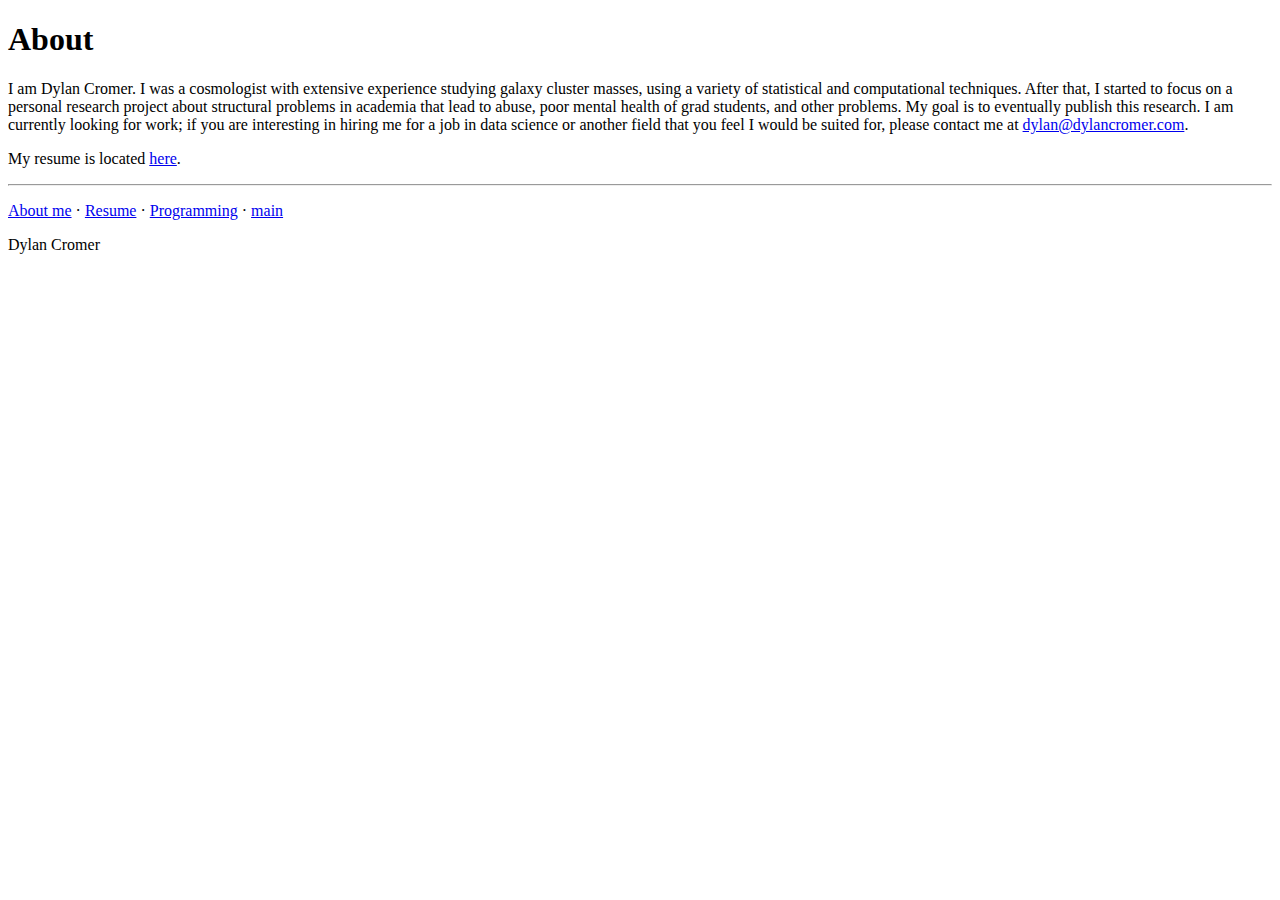
==== commit 34fc289d: "rebuilding site Wed Jun  8 13:37:02 EDT 2022" ====
--- a/about/index.html
+++ b/about/index.html
@@ -1,22 +1,18 @@
 <!DOCTYPE html>
-<html>
-
-
+<html lang="en">
 
 <head>
     
     <meta charset="utf-8">
-<meta http-equiv="X-UA-Compatible" content="chrome=1">
 <meta name="HandheldFriendly" content="True">
 <meta name="MobileOptimized" content="320">
 <meta name="viewport" content="width=device-width, initial-scale=1.0">
 <meta name="referrer" content="no-referrer">
-<meta name="description" content="Dylan Cromer&#39;s academic webspace">
+
+<meta name="description" content="Dylan Cromer&#39;s webspace">
 <title>
-About - Dylan Cromer
+    About - Dylan Cromer
 </title>
-
-
 
 
 <link rel="shortcut icon" href="/sam.ico">
@@ -28,24 +24,33 @@
 
 
 
-<link rel="stylesheet" href="/css/main.min.e843289e2481df96968802da7c8a1a41c8e3c8bea325dce90178e6bfb01b4e13.css" integrity="sha256-6EMoniSB35aWiALafIoaQcjjyL6jJdzpAXjmv7AbThM=" crossorigin="anonymous" media="screen">
+<link rel="stylesheet" href="/sass/style.sass" integrity="" crossorigin="anonymous" media="screen">
 
 
 
- 
+
+  
+
+
+
+
+
 
 <link rel="stylesheet" href="/fonts/didact_gothic/Didact_Gothic.css">
 
+
+
+
 <meta name="twitter:card" content="summary"/>
 <meta name="twitter:title" content="About"/>
-<meta name="twitter:description" content="My name is Dylan Cromer. I&rsquo;m a third-year graduate student in the astronomy department at Cornell University. Right now I work on using galaxy clusters to understand fundamental cosmology and physics. I am advised by Nick Battaglia.
-I received my undergraduate degree in physics and mathematics from the University of North Carolina at Asheville, where I worked with Professors Brian Dennison on the origin of fast radio bursts, and James Perkins on surface-enhanced Raman spectroscopy from silver lithographic nanoparticles."/>
+<meta name="twitter:description" content="I am Dylan Cromer. I was a cosmologist with extensive experience studying galaxy cluster masses, using a variety of statistical and computational techniques. After that, I started to focus on a personal research project about structural problems in academia that lead to abuse, poor mental health of grad students, and other problems. My goal is to eventually publish this research. I am currently looking for work; if you are interesting in hiring me for a job in data science or another field that you feel I would be suited for, please contact me at dylan@dylancromer."/>
 
 <meta property="og:title" content="About" />
-<meta property="og:description" content="My name is Dylan Cromer. I&rsquo;m a third-year graduate student in the astronomy department at Cornell University. Right now I work on using galaxy clusters to understand fundamental cosmology and physics. I am advised by Nick Battaglia.
-I received my undergraduate degree in physics and mathematics from the University of North Carolina at Asheville, where I worked with Professors Brian Dennison on the origin of fast radio bursts, and James Perkins on surface-enhanced Raman spectroscopy from silver lithographic nanoparticles." />
+<meta property="og:description" content="I am Dylan Cromer. I was a cosmologist with extensive experience studying galaxy cluster masses, using a variety of statistical and computational techniques. After that, I started to focus on a personal research project about structural problems in academia that lead to abuse, poor mental health of grad students, and other problems. My goal is to eventually publish this research. I am currently looking for work; if you are interesting in hiring me for a job in data science or another field that you feel I would be suited for, please contact me at dylan@dylancromer." />
 <meta property="og:type" content="article" />
-<meta property="og:url" content="//dylancromer.com/about/" />
+<meta property="og:url" content="//dylancromer.com/about/" /><meta property="article:section" content="" />
+
+
 
 
 
@@ -54,28 +59,26 @@
     
     
     
-    <title>
-        
-        About
-        
-    </title>
 </head>
 
 <body>
-    <div class="wrap">
-        <div class="section" id="title">About</div>
-
-        <div class="section" id="content"><p>My name is Dylan Cromer. I&rsquo;m a third-year graduate student in the astronomy department at Cornell University. Right now I work on using galaxy clusters to understand fundamental cosmology and physics. I am advised by Nick Battaglia.</p>
-
-<p>I received my undergraduate degree in physics and mathematics from the University of North Carolina at Asheville, where I worked with Professors Brian Dennison on the origin of fast radio bursts, and James Perkins on surface-enhanced Raman spectroscopy from silver lithographic nanoparticles.</p>
-
-<p>Broadly my interest is in leveraging science, math, and computing for understanding the universe, and for social good. Right now I focus mostly on studying the universe, but am also interested in how the same tools can be applied in the social sciences.</p>
-
-<p>My CV is located <a href="../pdfs/cv.pdf">here</a>.</p>
-</div>
+    
+    
+    <header class="wrap flex-container">
+        <h1>About</h1>
+    </header>
+    
+    <main class="wrap">
+        
+        <article role="article" class="flex-container"><p>I am Dylan Cromer. I was a cosmologist with extensive experience studying galaxy cluster masses, using a variety of statistical and computational techniques. After that, I started to focus on a personal research project about structural problems in academia that lead to abuse, poor mental health of grad students, and other problems. My goal is to eventually publish this research. I am currently looking for work; if you are interesting in hiring me for a job in data science or another field that you feel I would be suited for, please contact me at <a href="mailto:dylan@dylancromer.com">dylan@dylancromer.com</a>.</p>
+<p>My resume is located <a href="../pdfs/resume.pdf">here</a>.</p>
+</article>
+        
 
         
-        <div class="section bottom-menu">
+        
+        <nav role="navigation" class="flex-container bottom-menu">
+            
 <hr />
 <p>
 
@@ -84,46 +87,36 @@
 
     
         
-            <a href="/about">
-                About me
-            </a>
+            <a href="/about">About me</a>
         
     
     
         
             &#183; 
-            <a href="/pdfs/cv.pdf">
-                CV
-            </a>
+            <a href="/pdfs/resume.pdf">Resume</a>
         
             &#183; 
-            <a href="/research">
-                Research
-            </a>
-        
-            &#183; 
-            <a href="/gallery">
-                Photography
-            </a>
-        
-            &#183; 
-            <a href="/programming">
-                Programming
-            </a>
+            <a href="/programming">Programming</a>
         
     
-    &#183; 
-    <a href="//dylancromer.com/">
-        main
-    </a>
+    
+    
+        &#183; 
+        <a href="/">
+            main
+        </a>
+    
 
-</p></div>
+</p>
+        </nav>
         
-
-        <div class="section footer">Dylan Cromer</div>
-    </div>
+        
+    </main>
+    
+    <footer class="flex-container footer">Dylan Cromer
+</footer>
+    
+    
 </body>
 
-
-
-</html>
+</html>--- a/fonts/didact_gothic/Didact_Gothic.css
+++ b/fonts/didact_gothic/Didact_Gothic.css
@@ -1,9 +1,8 @@
-/* didact-gothic-regular - latin-ext_latin */
 @font-face {
   font-family: 'Didact Gothic';
   font-style: normal;
   font-weight: 400;
   src: local('Didact Gothic Regular'), local('DidactGothic-Regular'),
-       url('didact-gothic-v11-latin-ext_latin-regular.woff2') format('woff2'), /* Chrome 26+, Opera 23+, Firefox 39+ */
-       url('didact-gothic-v11-latin-ext_latin-regular.woff') format('woff'); /* Chrome 6+, Firefox 3.6+, IE 9+, Safari 5.1+ */
-}
+       url('didact-gothic-v14-latin_latin-ext-regular.woff2') format('woff2'),
+       url('didact-gothic-v14-latin_latin-ext-regular.woff') format('woff');
+}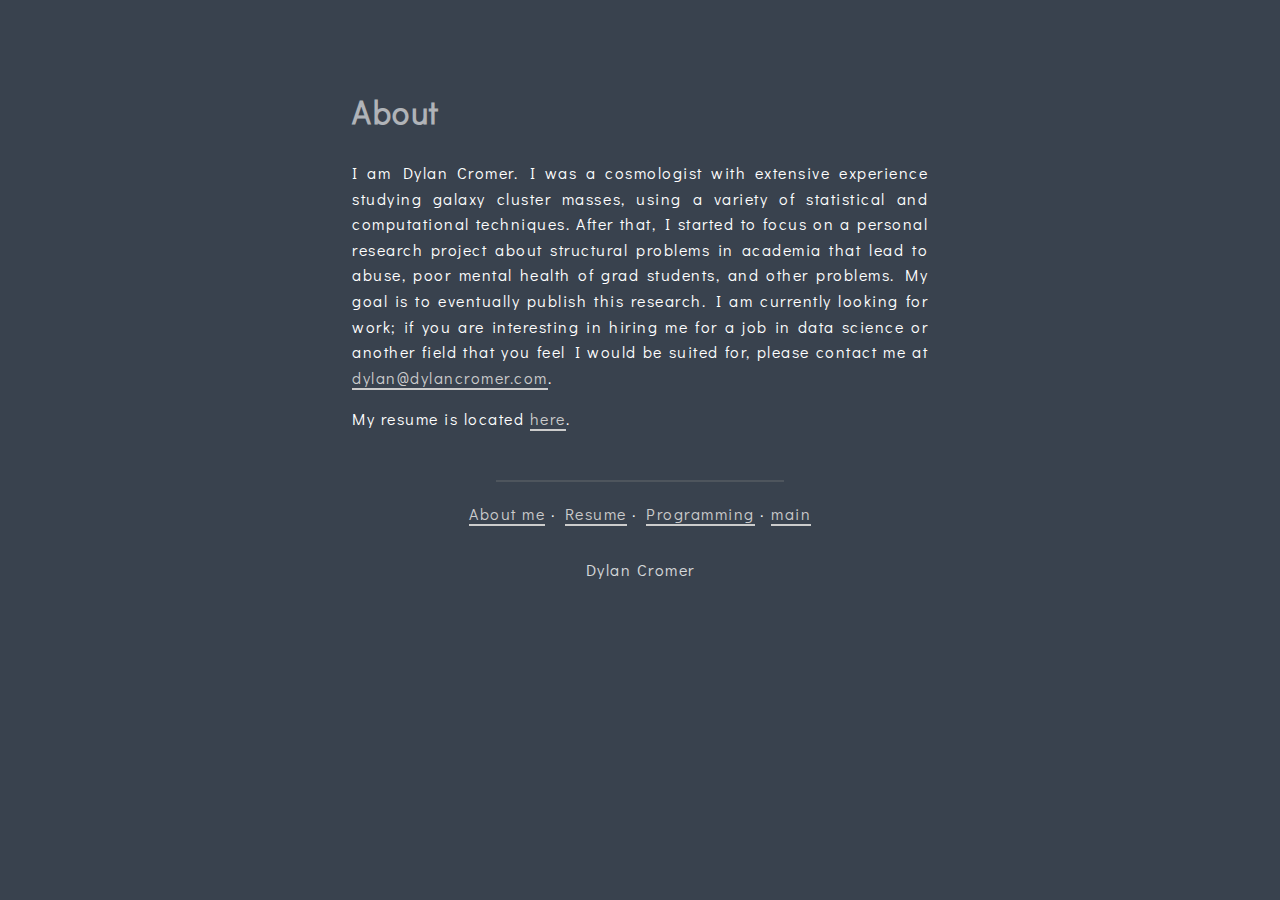
==== commit 1fb24769: "rebuilding site Wed Jun  8 13:49:35 EDT 2022" ====
--- a/about/index.html
+++ b/about/index.html
@@ -24,7 +24,7 @@
 
 
 
-<link rel="stylesheet" href="/sass/style.sass" integrity="" crossorigin="anonymous" media="screen">
+<link rel="stylesheet" href="/css/main.min.8bb63e88c43260567cd24f807616fc672f2bf88e165fe070b31c3033e7c1d697.css" integrity="sha256-i7Y&#43;iMQyYFZ80k&#43;Adhb8Zy8r&#43;I4WX&#43;BwsxwwM&#43;fB1pc=" crossorigin="anonymous" media="screen">
 
 
 
--- a/css/main.min.8bb63e88c43260567cd24f807616fc672f2bf88e165fe070b31c3033e7c1d697.css
+++ b/css/main.min.8bb63e88c43260567cd24f807616fc672f2bf88e165fe070b31c3033e7c1d697.css
@@ -0,0 +1 @@
+*{margin:0;padding:0;box-sizing:border-box}html{background-color:#39424e;font-family:didact gothic,sans-serif;font-size:16px}body{font-size:16px;font-family:didact gothic,sans-serif;color:#fff;line-height:2rem;letter-spacing:1.5px;text-shadow:none;display:flex;flex-direction:column;justify-content:space-between;align-items:center;opacity:1}header{padding:6em 1em 1em 0}@media screen and (max-width:736px){header{padding:3em 0}}h1,h2,h3,h4{margin-bottom:.5em;font-family:didact gothic,sans-serif;opacity:.6}li{opacity:.8}li a{opacity:.9}ul{list-style-type:none}p{display:inline}a{color:#ccc;text-decoration:none;border-bottom:2px solid #ccc;transition:.5s ease}a:hover{color:#fff;font-style:none}a:active{color:#ccc}button{padding:6px;border:1px solid #fff;border-radius:5px;background-color:transparent;font-weight:700;color:#fff;line-height:1em}button:hover{text-decoration:underline}hr{margin:1rem 0;background-color:transparent;width:50%;border-style:solid;border-width:1px;opacity:.3}nav{margin:1em auto}.wrap{margin:0 auto;width:45%}@media screen and (max-width:1200px){.wrap{width:70%}}@media screen and (max-width:736px){.wrap{width:90%}}.tag-container{display:flex;flex-direction:row;flex-wrap:wrap;justify-content:flex-start;align-items:center}.tag{background-color:transparent;position:relative;bottom:0}.flex-container{display:flex;flex-direction:column;justify-content:center;align-items:flex-start}.bottom-menu{display:flex;flex-direction:column;justify-content:center;align-items:center;text-align:center}.footer{width:100%;display:flex;justify-content:center;align-items:center;text-align:center;background-color:transparent;position:relative;bottom:0;padding:1rem;font-family:didact gothic,sans-serif;font-size:1rem;line-height:1em;opacity:.8}.footer a{border-bottom:none;display:contents}#splash{min-height:calc(100vh - 6em)}.big-link{font-family:didact gothic,sans-serif;font-size:3rem;font-weight:300;margin-bottom:2rem;line-height:1.5em}@media screen and (max-width:736px){.big-link{font-size:2rem}}#title{margin-top:3rem;font-family:didact gothic,sans-serif;font-size:2rem;line-height:3rem;margin-bottom:2rem}article{width:100%;line-height:2em;letter-spacing:2px;text-align:justify}article div{width:100%;margin-bottom:1em}article h1,article h2,article h3{margin:1em 0;text-align:left}article .anchor-link>a{border-bottom:none;color:#fff}article .anchor-link>a:hover>.pilcrow{display:inline}article span.pilcrow{display:none}article p{display:block;margin-bottom:1em;line-height:1.6;letter-spacing:1.5px}article .highlight{width:100%}article pre{line-height:2rem;border-radius:3px;padding:1rem;overflow-x:auto;background-color:rgba(0,0,0,.25)!important;width:100%;margin-bottom:1em}article pre>code{border:none}article code{font-size:.9rem;font-family:source code pro,monospace;padding:.1rem;border-radius:3px;border:1px solid #ccc}article img{width:100%;max-width:100%;display:block;margin:2rem auto;opacity:1}article figcaption{text-align:center;font-style:italic;font-size:.8em;opacity:.7;margin-top:-2rem;margin-bottom:2rem}article blockquote{background-color:#ccc;color:#39424e;padding:2rem;margin:2rem 1rem;border-radius:3px}article blockquote a{color:#111}article blockquote ul{margin-top:1rem}article blockquote li{list-style:disc}article table{width:100%;border-collapse:collapse;margin:1rem 0;overflow-x:auto}article table th{font-size:.9rem}article table td,article table th{padding:2px 5px;text-align:center;border:1px solid #ccc}article li{line-height:2;padding-left:.4rem}article li:last-child{margin-bottom:1rem}article ul{list-style:disc outside;padding-left:2rem}article ol{list-style:decimal outside;padding-left:2rem}article .gist{max-width:100%}article .gist td,article .gist th{text-align:left;border:0}article .gist .gist-meta{background-color:transparent;color:#fff}article .gist .gist-meta a{color:#fff}.tag{padding:.25em 0;margin-right:.5em;opacity:.6}.grid{margin:1em auto;display:grid;grid-gap:20px;grid-template-columns:repeat(auto-fit,minmax(400px,1fr));grid-auto-rows:400px}@media screen and (max-width:1200px){.grid{grid-template-columns:repeat(auto-fit,minmax(75%,1fr))}}@media screen and (max-width:736px){.grid{grid-template-columns:repeat(auto-fit,minmax(100%,1fr))}}.grid.keep-aspect-ratio{grid-auto-rows:auto;place-items:start}.grid>div{background-color:transparent;overflow:hidden}.grid>div>img{height:100%;width:100%;-o-object-fit:cover;object-fit:cover;opacity:1}.grid>div>a{border-bottom:none}.grid>div>a>img{height:100%;width:100%;-o-object-fit:cover;object-fit:cover;opacity:1}.video{position:fixed;z-index:-1}#overlay{position:fixed;height:100%;width:100%;top:0;left:0;background:rgba(0,0,0,.4);z-index:-1}@media(min-aspect-ratio:16/9){.video{width:100%;height:auto}}@media(max-aspect-ratio:16/9){.video{width:auto;height:100%}}.go-left{justify-content:flex-start;align-items:flex-start}.go-right{justify-content:flex-end;align-items:flex-end}.go-center{justify-content:center;align-items:center}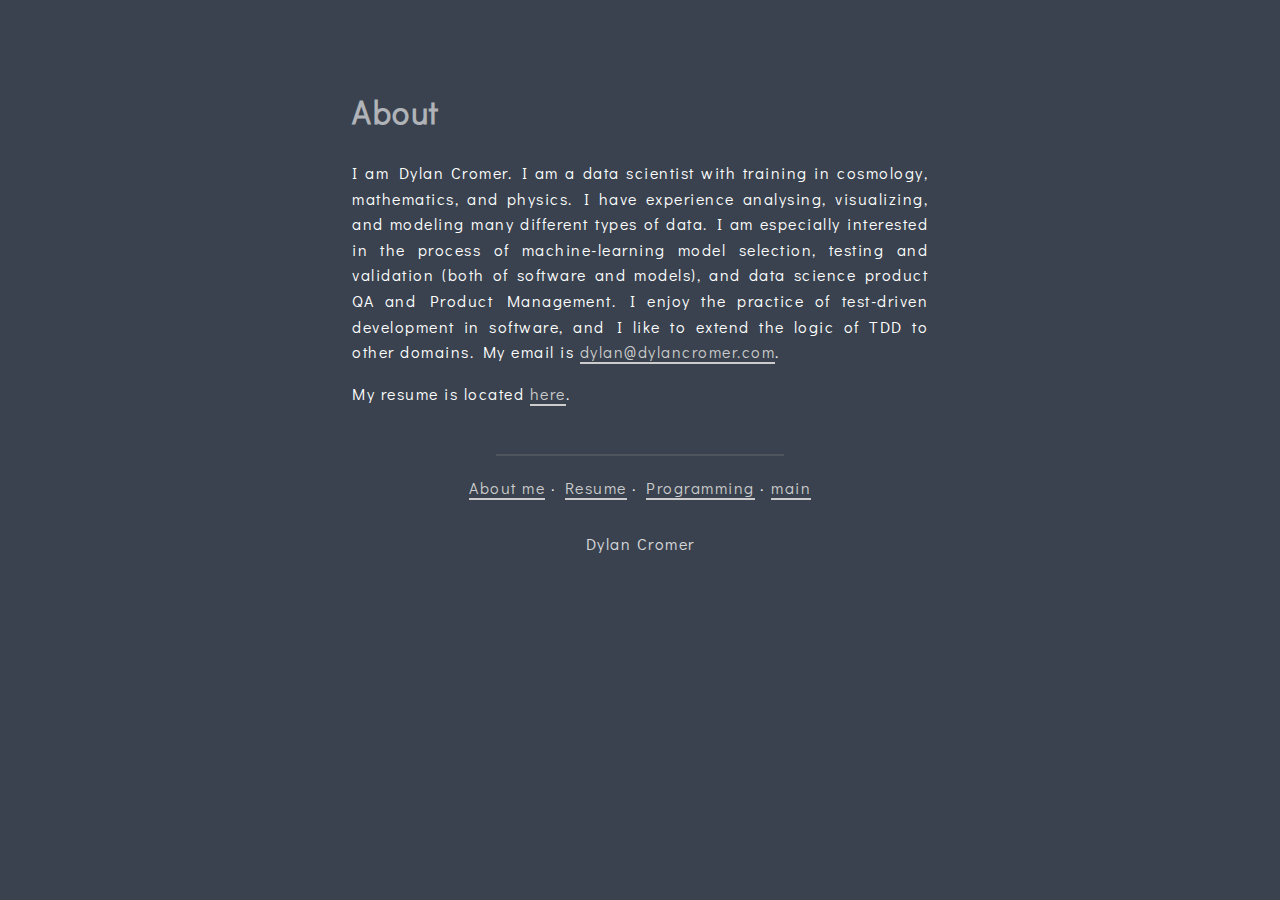
==== commit 94be60e9: "rebuilding site Sun Jan  8 11:51:15 EST 2023" ====
--- a/about/index.html
+++ b/about/index.html
@@ -43,10 +43,10 @@
 
 <meta name="twitter:card" content="summary"/>
 <meta name="twitter:title" content="About"/>
-<meta name="twitter:description" content="I am Dylan Cromer. I was a cosmologist with extensive experience studying galaxy cluster masses, using a variety of statistical and computational techniques. After that, I started to focus on a personal research project about structural problems in academia that lead to abuse, poor mental health of grad students, and other problems. My goal is to eventually publish this research. I am currently looking for work; if you are interesting in hiring me for a job in data science or another field that you feel I would be suited for, please contact me at dylan@dylancromer."/>
+<meta name="twitter:description" content="I am Dylan Cromer. I am a data scientist with training in cosmology, mathematics, and physics. I have experience analysing, visualizing, and modeling many different types of data. I am especially interested in the process of machine-learning model selection, testing and validation (both of software and models), and data science product QA and Product Management. I enjoy the practice of test-driven development in software, and I like to extend the logic of TDD to other domains."/>
 
 <meta property="og:title" content="About" />
-<meta property="og:description" content="I am Dylan Cromer. I was a cosmologist with extensive experience studying galaxy cluster masses, using a variety of statistical and computational techniques. After that, I started to focus on a personal research project about structural problems in academia that lead to abuse, poor mental health of grad students, and other problems. My goal is to eventually publish this research. I am currently looking for work; if you are interesting in hiring me for a job in data science or another field that you feel I would be suited for, please contact me at dylan@dylancromer." />
+<meta property="og:description" content="I am Dylan Cromer. I am a data scientist with training in cosmology, mathematics, and physics. I have experience analysing, visualizing, and modeling many different types of data. I am especially interested in the process of machine-learning model selection, testing and validation (both of software and models), and data science product QA and Product Management. I enjoy the practice of test-driven development in software, and I like to extend the logic of TDD to other domains." />
 <meta property="og:type" content="article" />
 <meta property="og:url" content="//dylancromer.com/about/" /><meta property="article:section" content="" />
 
@@ -70,7 +70,7 @@
     
     <main class="wrap">
         
-        <article role="article" class="flex-container"><p>I am Dylan Cromer. I was a cosmologist with extensive experience studying galaxy cluster masses, using a variety of statistical and computational techniques. After that, I started to focus on a personal research project about structural problems in academia that lead to abuse, poor mental health of grad students, and other problems. My goal is to eventually publish this research. I am currently looking for work; if you are interesting in hiring me for a job in data science or another field that you feel I would be suited for, please contact me at <a href="mailto:dylan@dylancromer.com">dylan@dylancromer.com</a>.</p>
+        <article role="article" class="flex-container"><p>I am Dylan Cromer. I am a data scientist with training in cosmology, mathematics, and physics. I have experience analysing, visualizing, and modeling many different types of data. I am especially interested in the process of machine-learning model selection, testing and validation (both of software and models), and data science product QA and Product Management. I enjoy the practice of test-driven development in software, and I like to extend the logic of TDD to other domains. My email is <a href="mailto:dylan@dylancromer.com">dylan@dylancromer.com</a>.</p>
 <p>My resume is located <a href="../pdfs/resume.pdf">here</a>.</p>
 </article>
         
